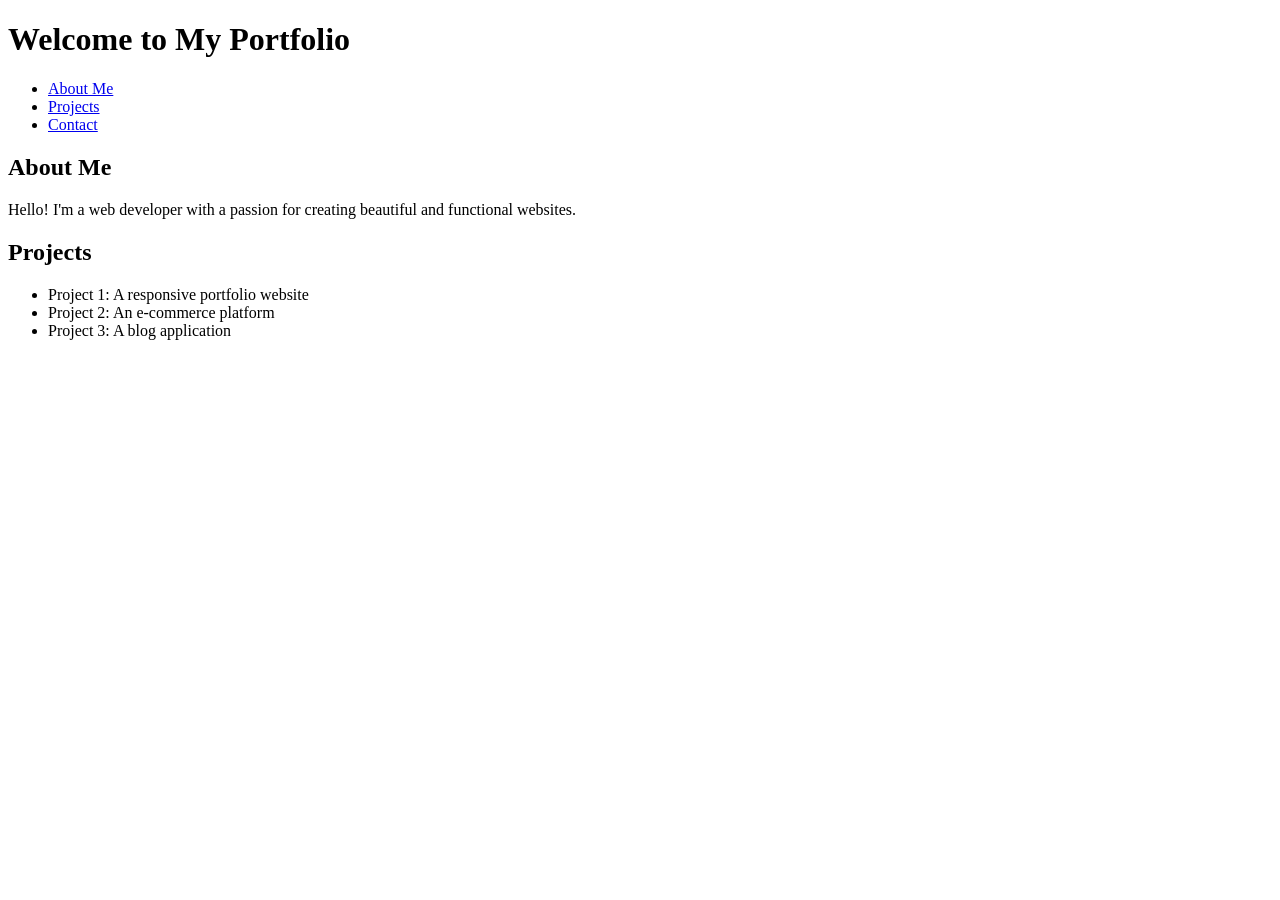
==== index.html @ 9994593a "Add gesture-controlled portfolio site Camera-based portfolio that uses MediaPipe hand tracking for n" ====
<!DOCTYPE html>
<html lang="en">
  <head>
    <meta charset="UTF-8" />
    <meta name="viewport" content="width=device-width, initial-scale=1.0" />
    <title>My Portfolio</title>
  </head>
  <body>
    <header>
      <h1>Welcome to My Portfolio</h1>
      <nav>
        <ul>
          <li><a href="#about">About Me</a></li>
          <li><a href="#projects">Projects</a></li>
          <li><a href="#contact">Contact</a></li>
        </ul>
      </nav>
    </header>

    <section id="about">
      <h2>About Me</h2>
      <p>Hello! I'm a web developer with a passion for creating beautiful and functional websites.</p>
    </section>

    <section id="projects">
      <h2>Projects</h2>
      <ul>
        <li>Project 1: A responsive portfolio website</li>
        <li>Project 2: An e-commerce platform</li>
        <li>Project 3: A blog application</li>
      </ul>
    </section>
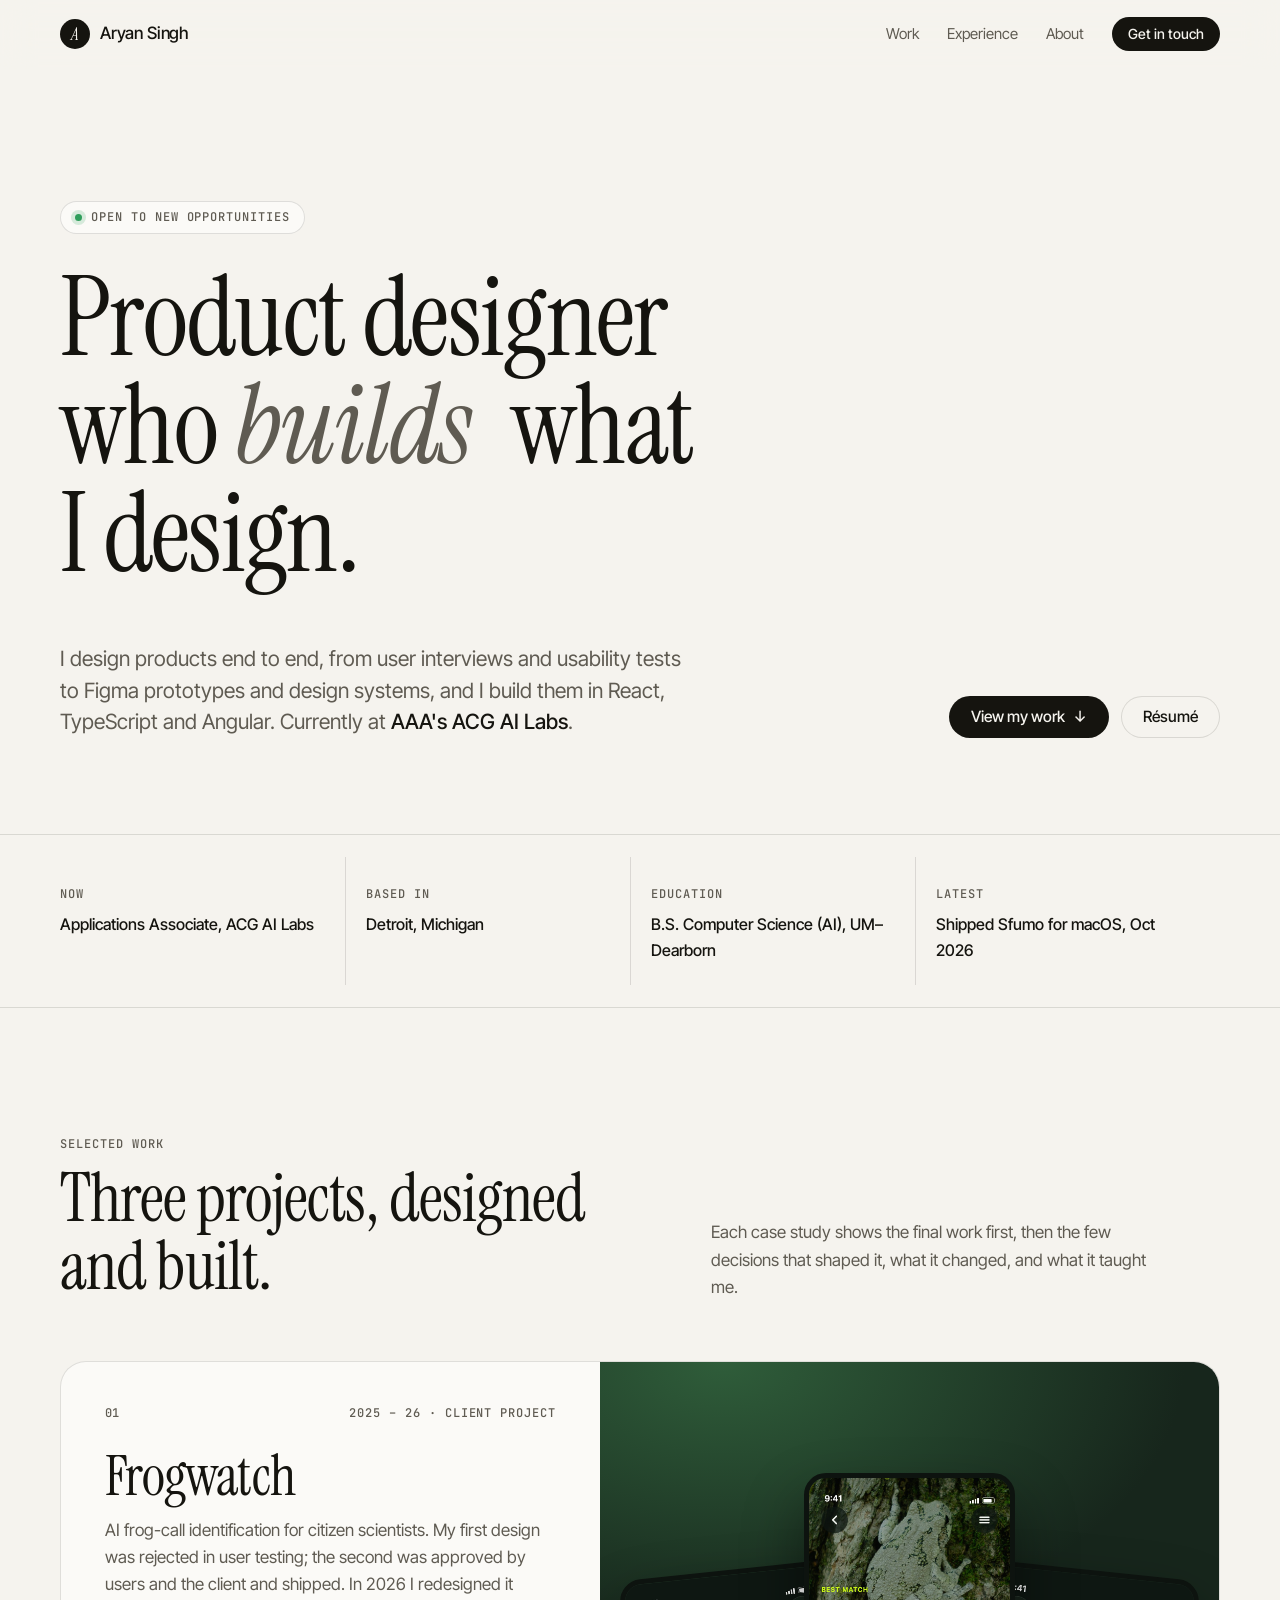
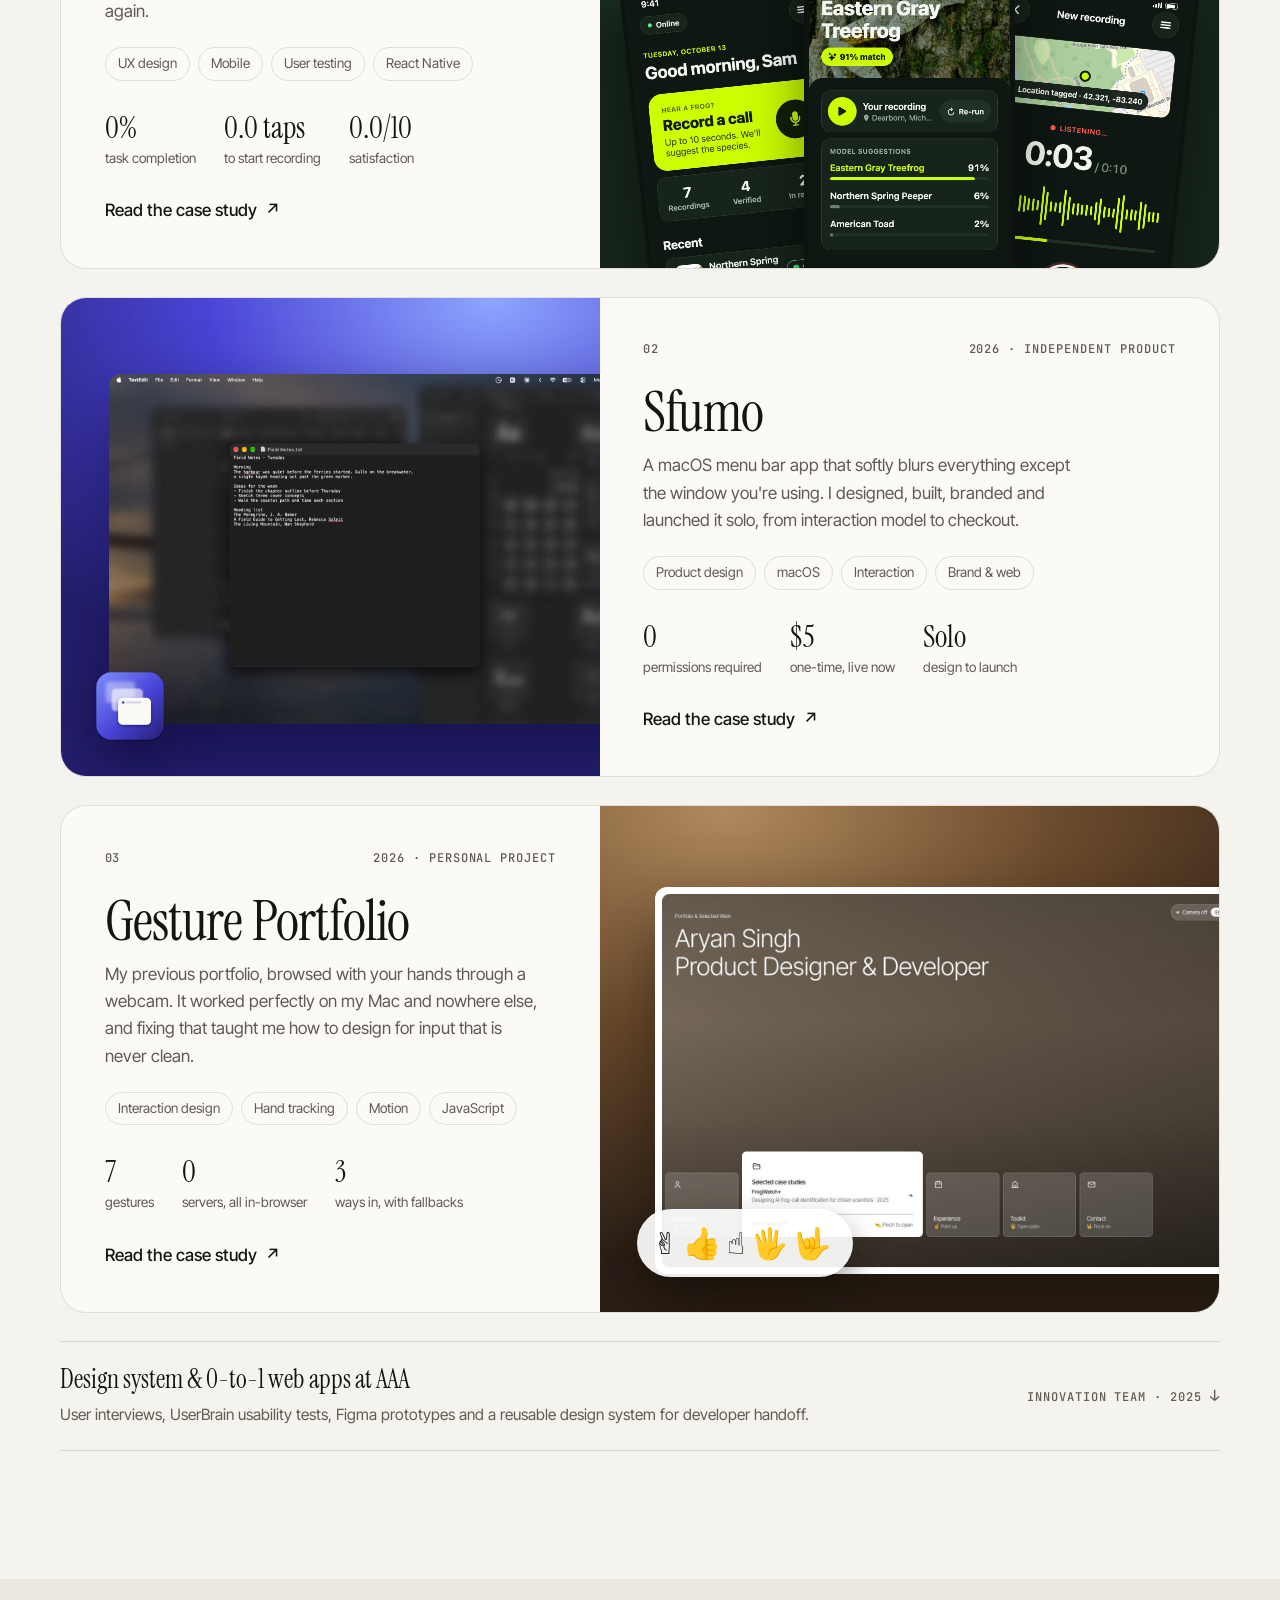
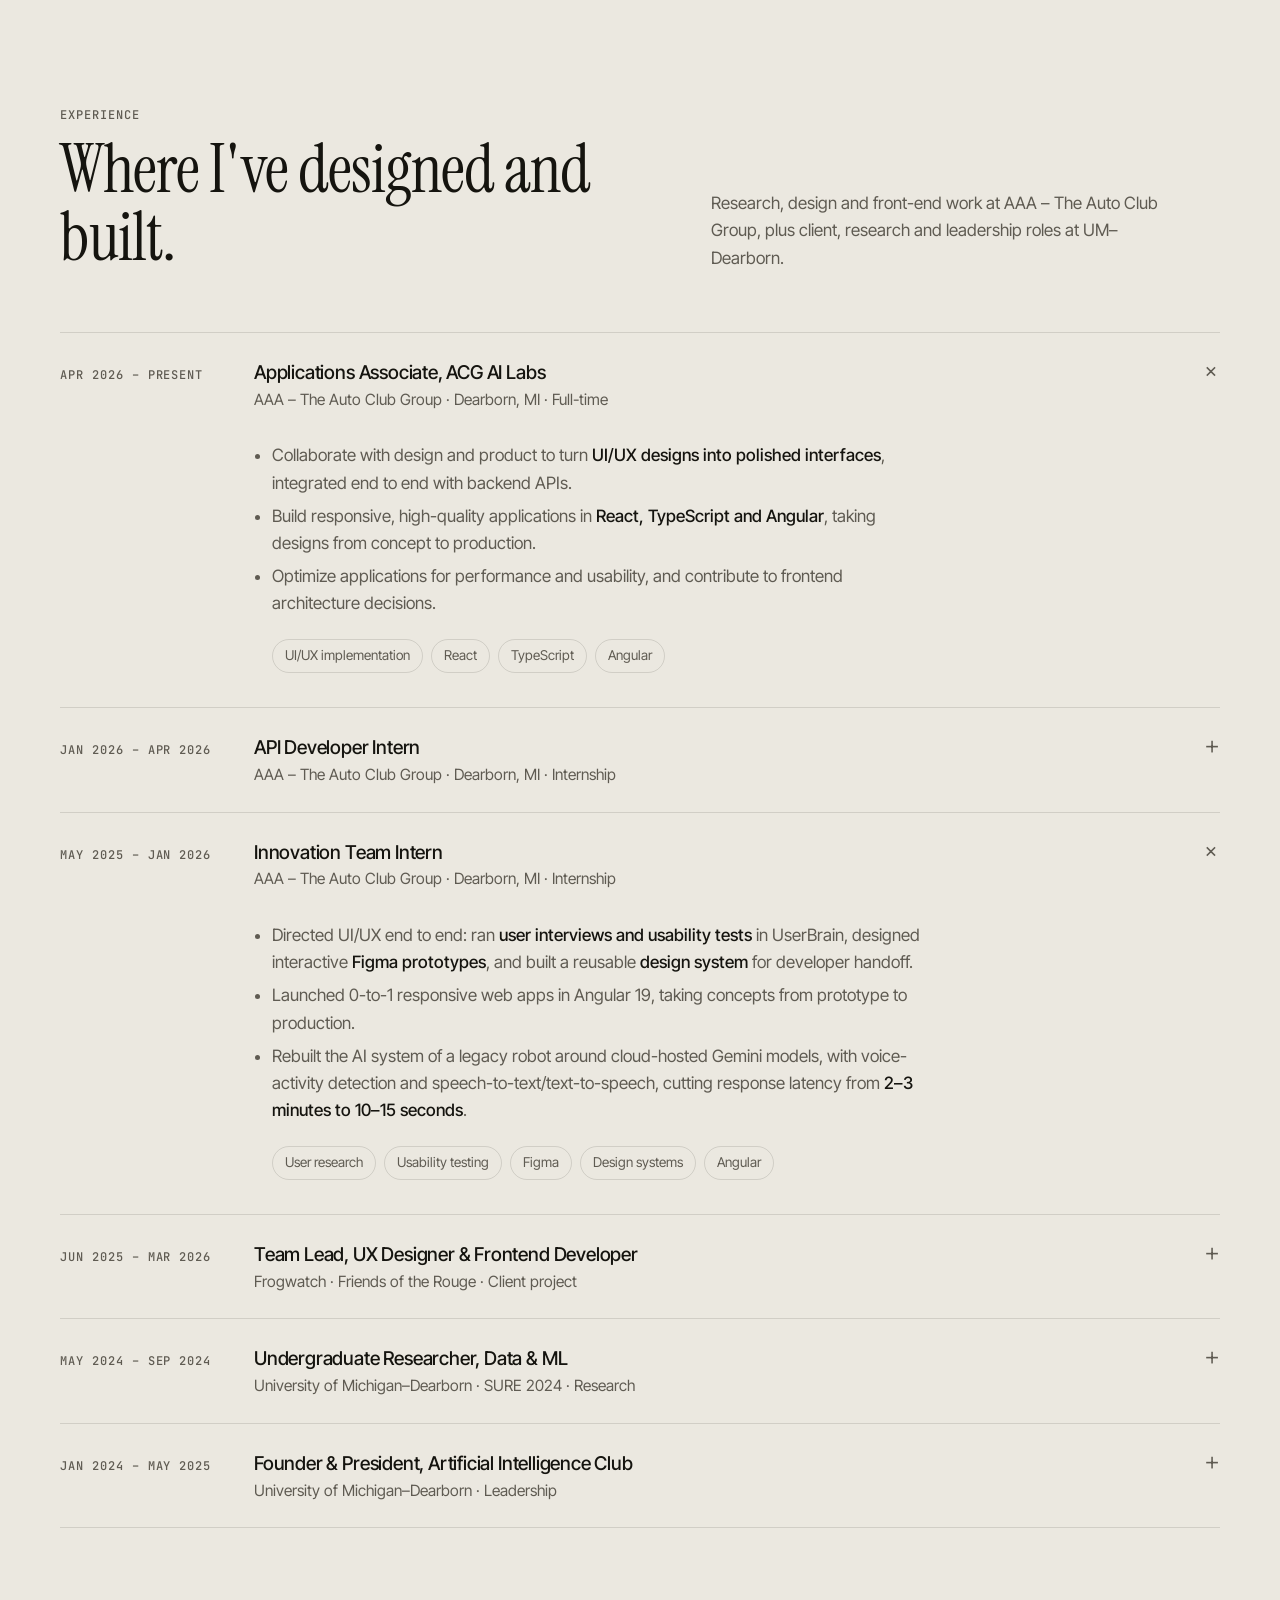
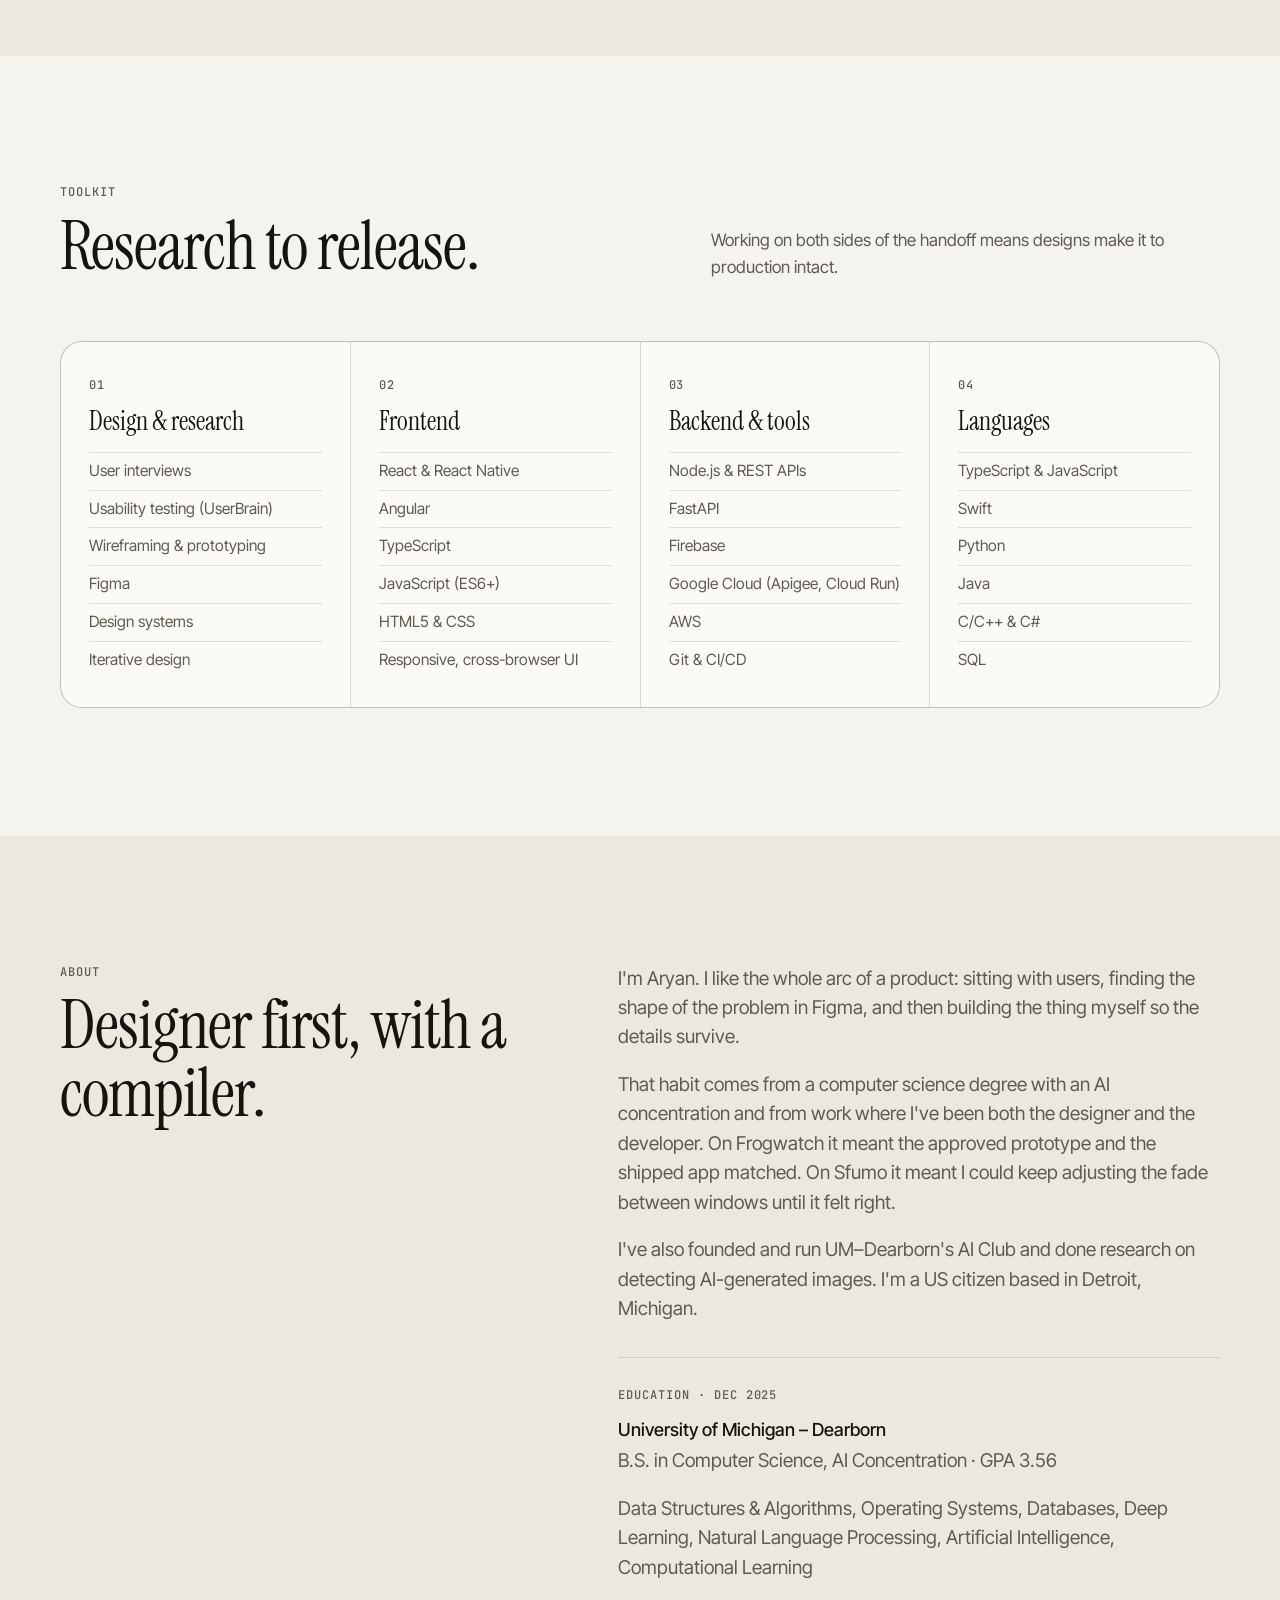
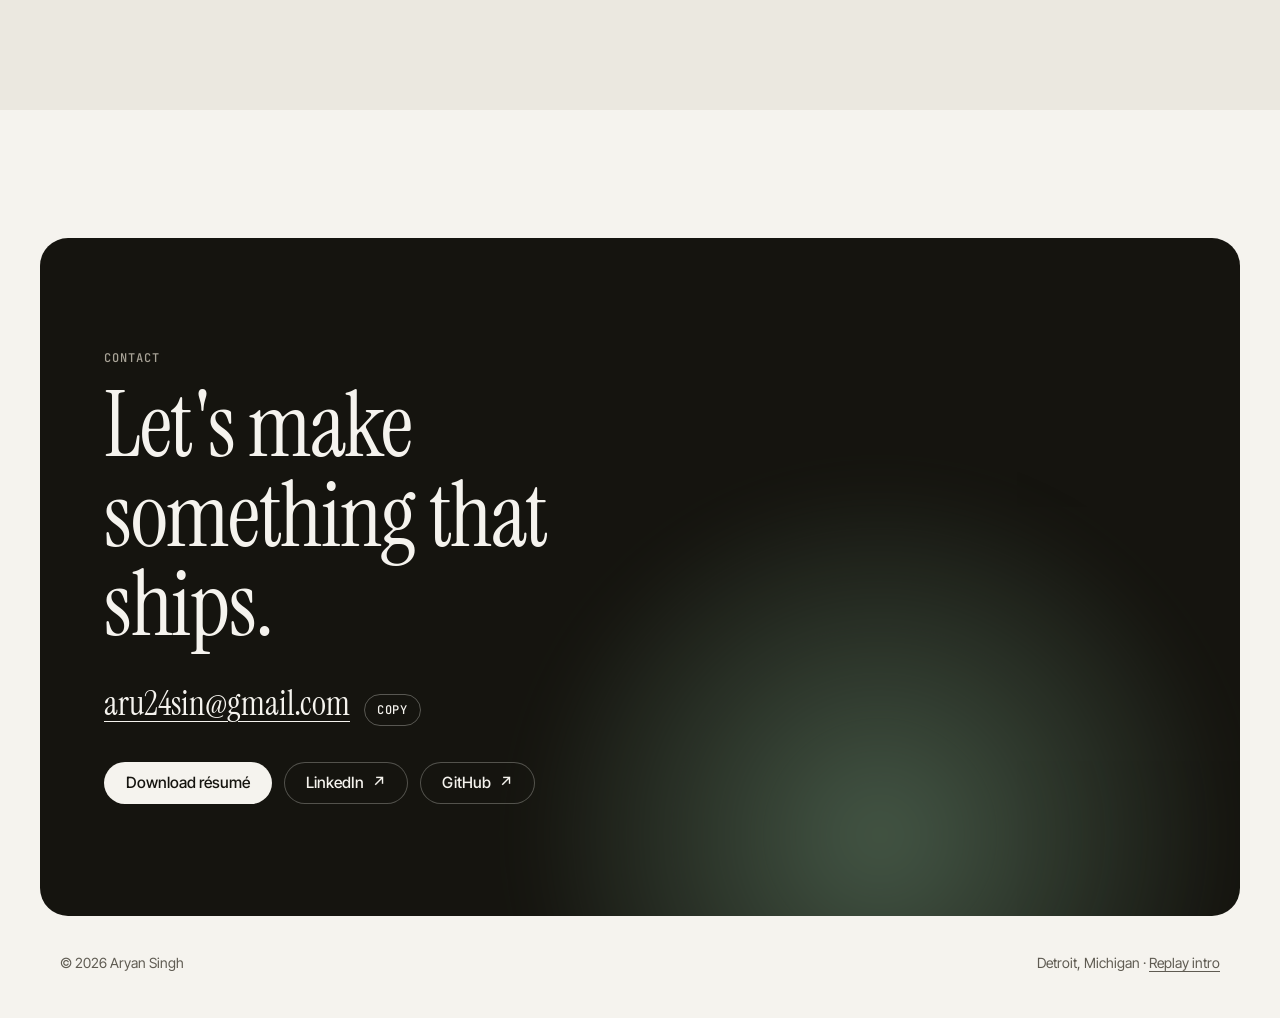
==== commit 3626e147: "Add portfolio v2 with three case studies and a tailored résumé - New static site in 2/: home, Frogwa" ====
--- a/index.html
+++ b/index.html
@@ -3,30 +3,14 @@
   <head>
     <meta charset="UTF-8" />
     <meta name="viewport" content="width=device-width, initial-scale=1.0" />
-    <title>My Portfolio</title>
+    <title>Aryan Singh — Product Designer &amp; Developer</title>
+    <meta name="description" content="Aryan Singh is a product designer who builds what he designs." />
+    <!-- The current portfolio lives in 2/; the gesture-controlled version is in 1/. -->
+    <link rel="canonical" href="2/" />
+    <meta http-equiv="refresh" content="0; url=2/" />
+    <script>location.replace("2/" + location.hash);</script>
   </head>
   <body>
-    <header>
-      <h1>Welcome to My Portfolio</h1>
-      <nav>
-        <ul>
-          <li><a href="#about">About Me</a></li>
-          <li><a href="#projects">Projects</a></li>
-          <li><a href="#contact">Contact</a></li>
-        </ul>
-      </nav>
-    </header>
-
-    <section id="about">
-      <h2>About Me</h2>
-      <p>Hello! I'm a web developer with a passion for creating beautiful and functional websites.</p>
-    </section>
-
-    <section id="projects">
-      <h2>Projects</h2>
-      <ul>
-        <li>Project 1: A responsive portfolio website</li>
-        <li>Project 2: An e-commerce platform</li>
-        <li>Project 3: A blog application</li>
-      </ul>
-    </section>
+    <p><a href="2/">Go to Aryan Singh's portfolio</a></p>
+  </body>
+</html>
